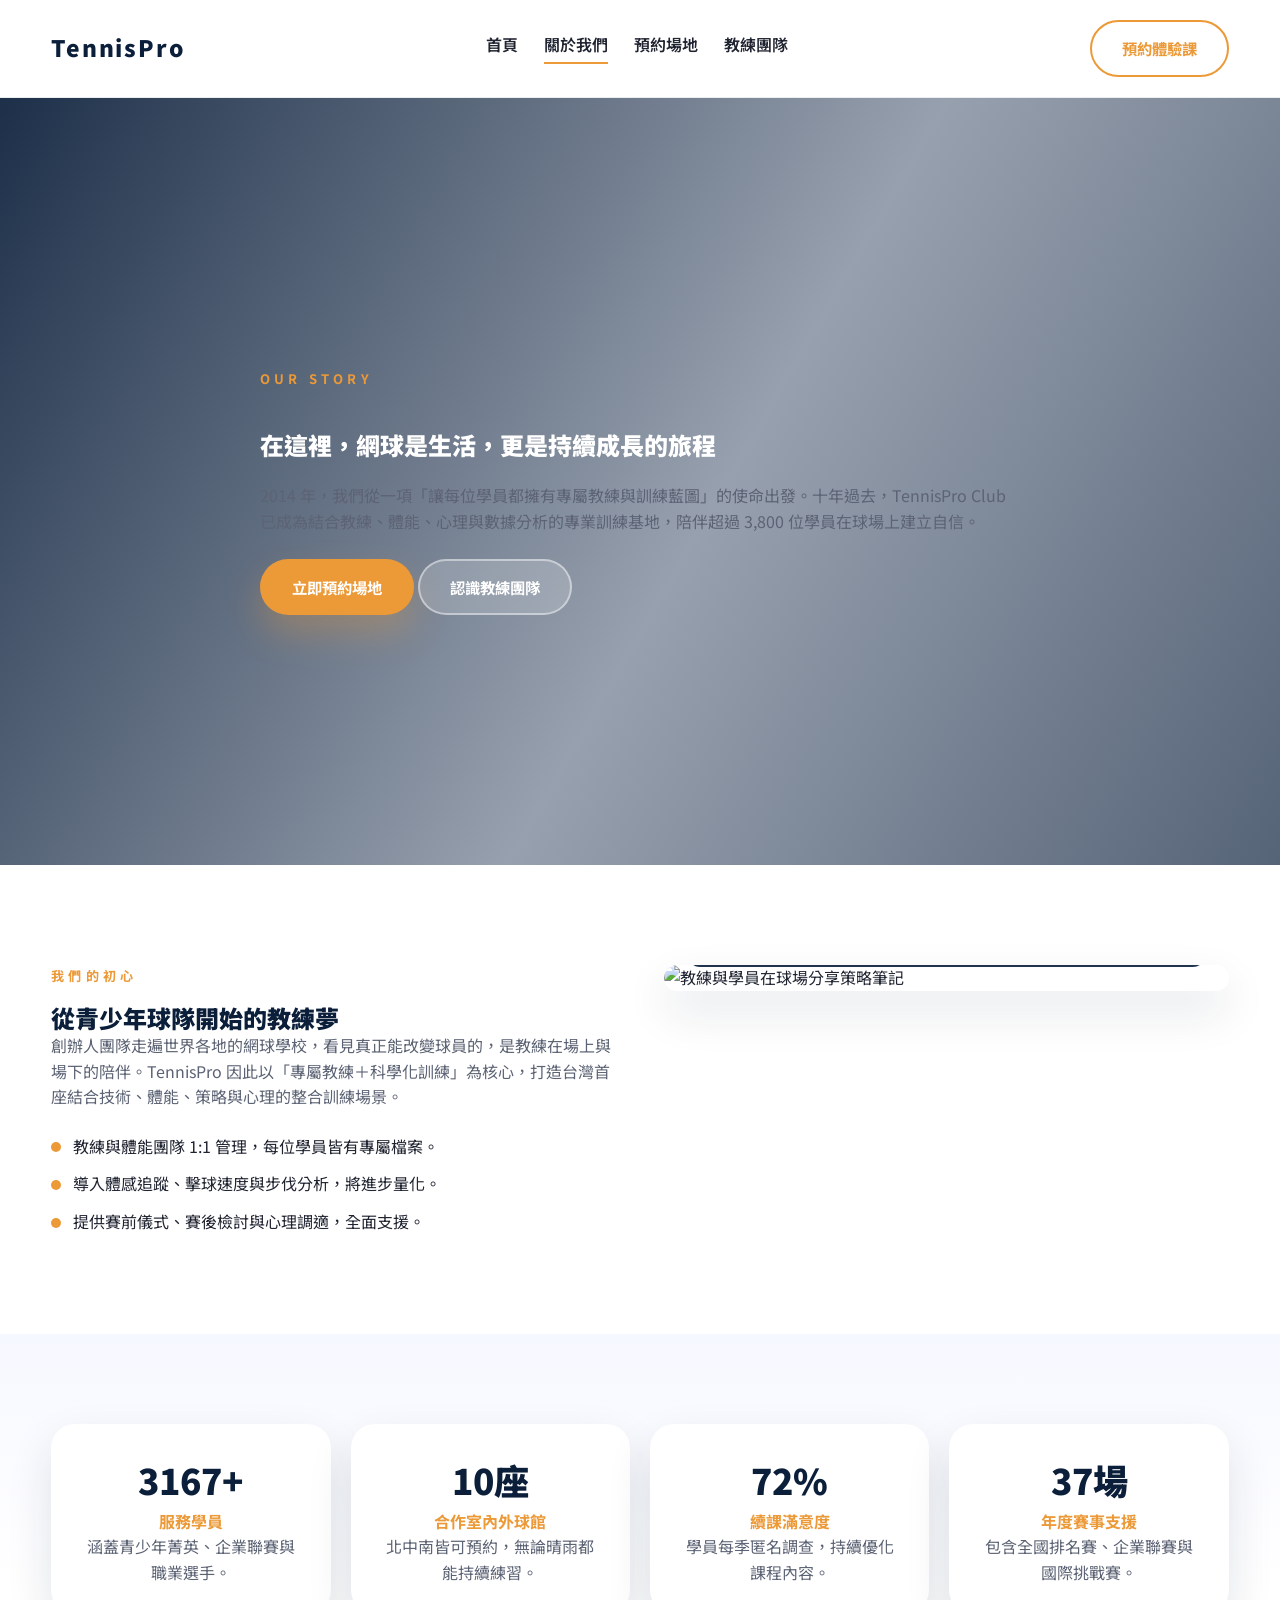
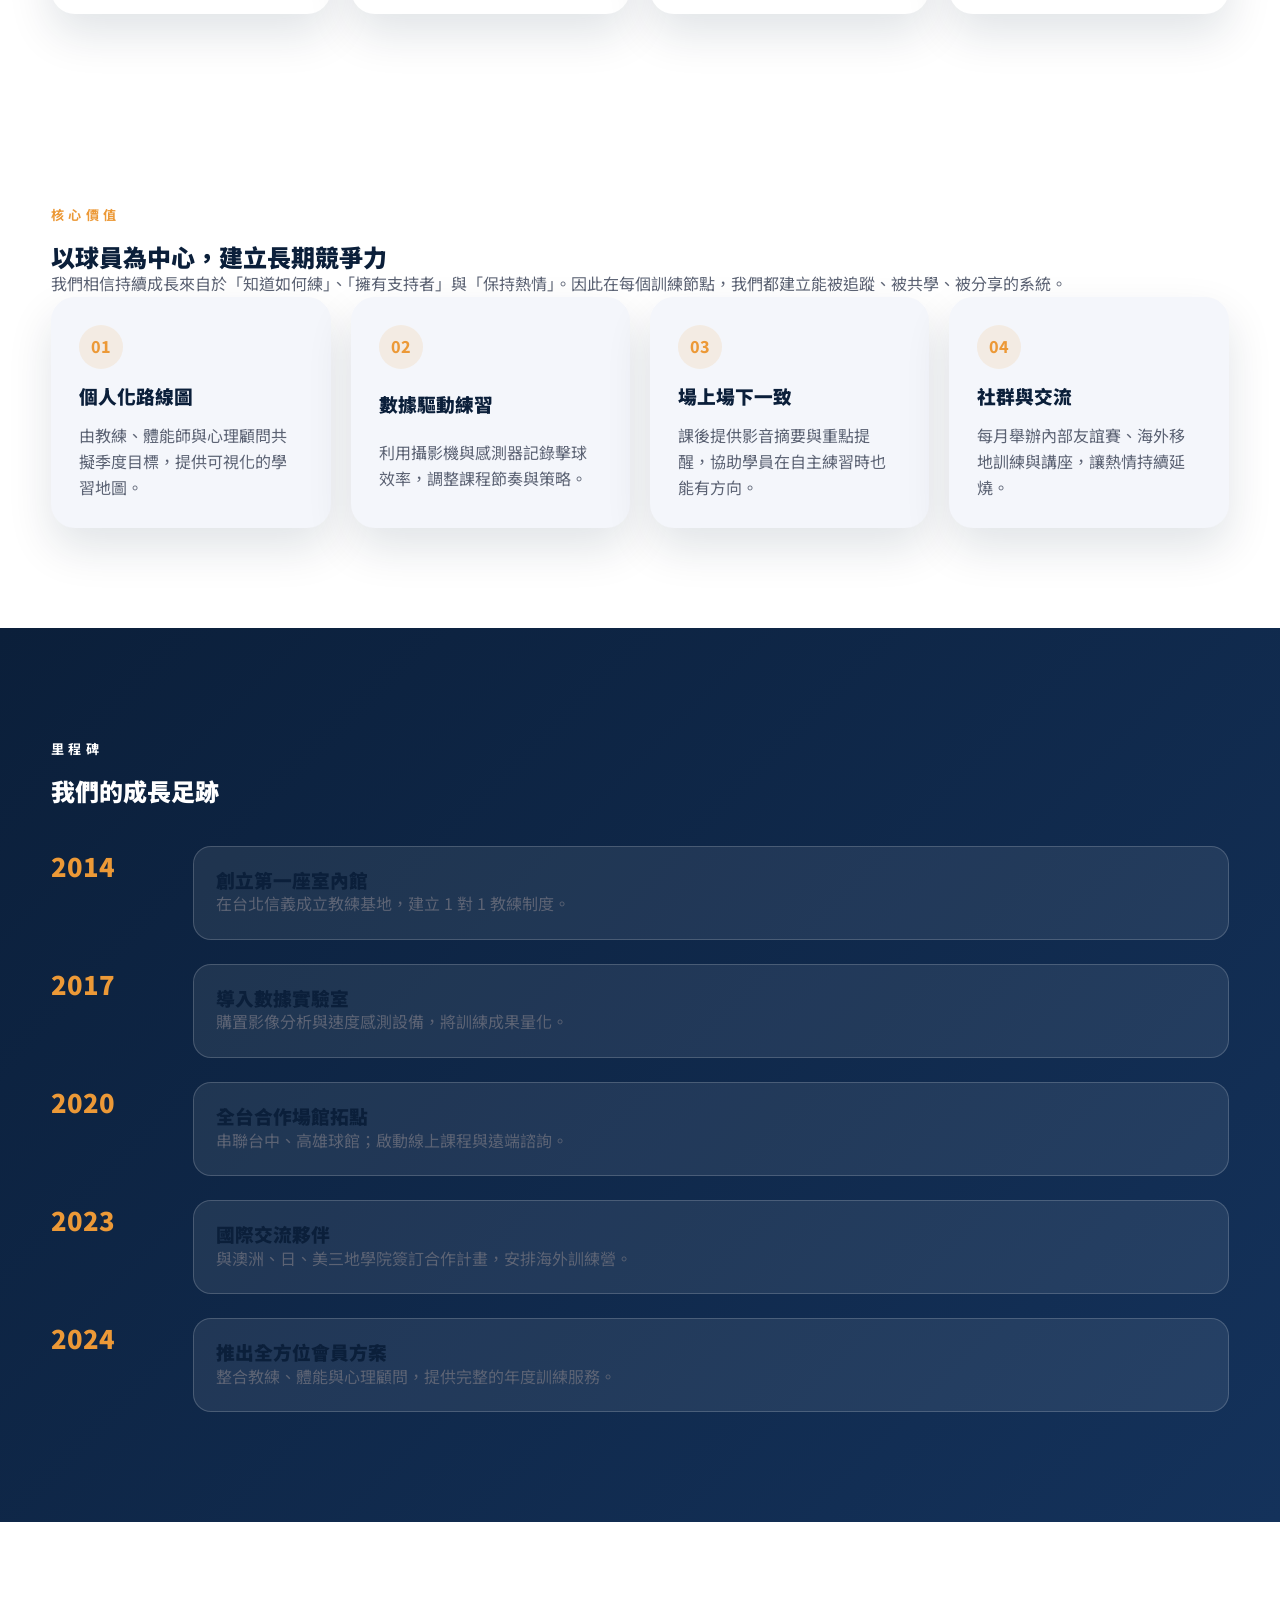
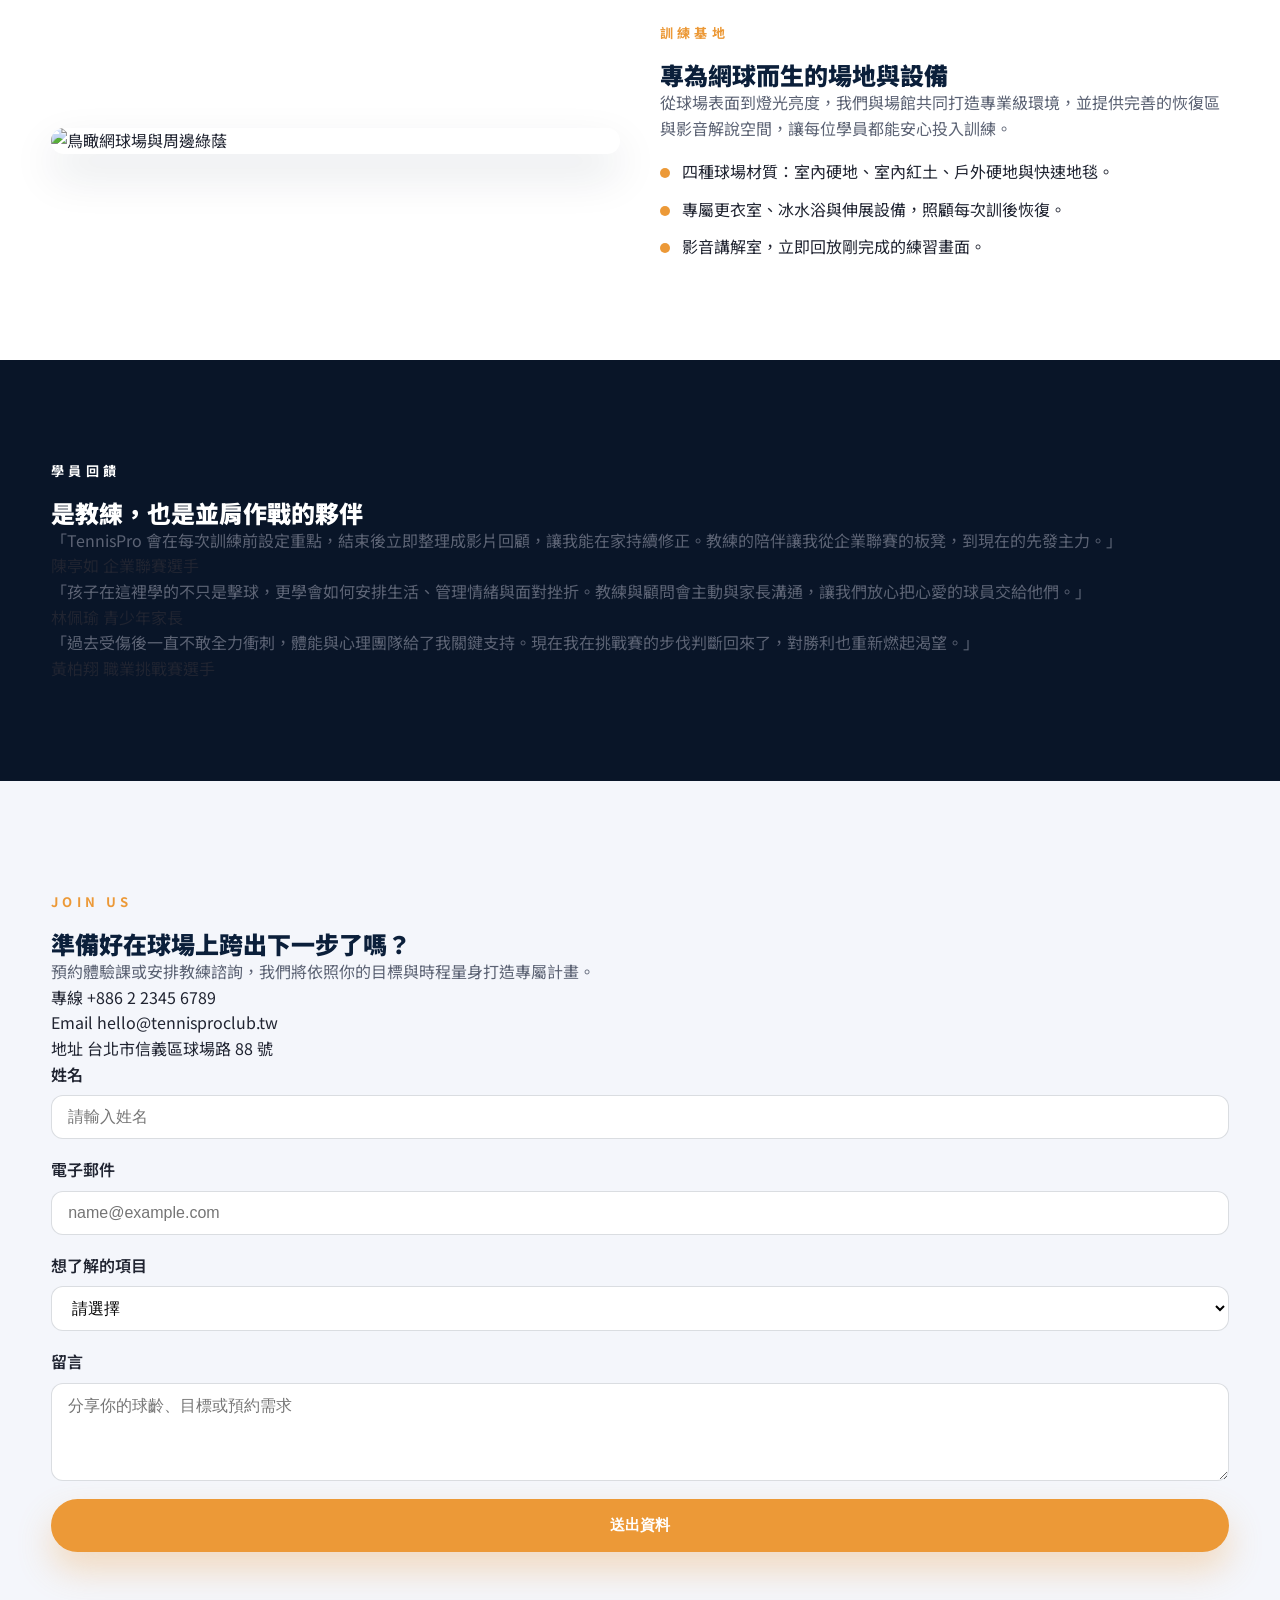
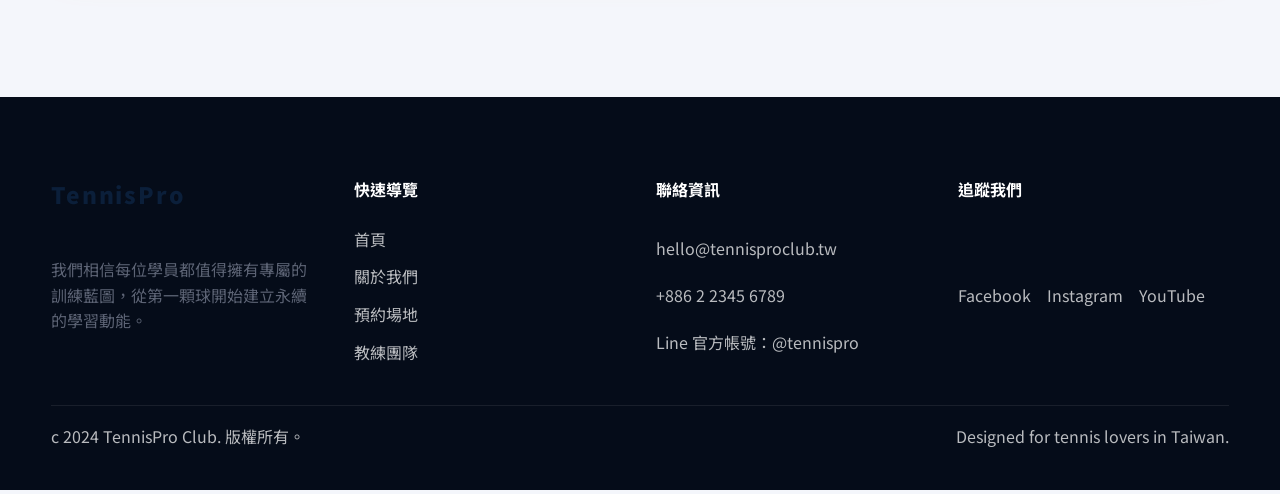
==== about.html @ 96cd98ec "Feat:init template" ====
<!DOCTYPE html>
<html lang="zh-Hant">
<head>
  <meta charset="utf-8">
  <meta name="viewport" content="width=device-width, initial-scale=1">
  <title>關於我們 | TennisPro Club</title>
  <meta name="description" content="了解 TennisPro Club 的創立故事、訓練理念與專業團隊，探索我們如何陪伴每位學員在球場上持續前進。">
  <link rel="preconnect" href="https://fonts.googleapis.com">
  <link rel="preconnect" href="https://fonts.gstatic.com" crossorigin>
  <link href="https://fonts.googleapis.com/css2?family=Noto+Sans+TC:wght@400;500;700;900&display=swap" rel="stylesheet">
  <link rel="stylesheet" href="css/base.css">
  <link rel="stylesheet" href="css/about.css">
  <script defer src="scripts.js"></script>
</head>
<body>
  <header class="site-header" id="top">
    <div class="container header-bar">
      <a class="logo" href="index.html" aria-label="TennisPro 首頁">TennisPro</a>
      <button class="nav-toggle" type="button" aria-expanded="false" aria-controls="main-nav">
        <span class="nav-toggle__bar"></span>
        <span class="nav-toggle__bar"></span>
        <span class="nav-toggle__bar"></span>
        <span class="sr-only">開啟主選單</span>
      </button>
      <nav class="main-nav" id="main-nav">
        <a href="index.html">首頁</a>
        <a href="about.html" aria-current="page">關於我們</a>
        <a href="booking.html">預約場地</a>
        <a href="team.html">教練團隊</a>
      </nav>
      <a class="btn btn-outline" href="booking.html#booking-form">預約體驗課</a>
    </div>
  </header>

  <main>
    <section class="about-hero" id="hero">
      <div class="about-hero__overlay"></div>
      <div class="container about-hero__content">
        <p class="eyebrow">Our Story</p>
        <h1>在這裡，網球是生活，更是持續成長的旅程</h1>
        <p>2014 年，我們從一項「讓每位學員都擁有專屬教練與訓練藍圖」的使命出發。十年過去，TennisPro Club 已成為結合教練、體能、心理與數據分析的專業訓練基地，陪伴超過 3,800 位學員在球場上建立自信。</p>
        <div class="hero-actions">
          <a class="btn btn-primary" href="booking.html">立即預約場地</a>
          <a class="btn btn-ghost" href="team.html">認識教練團隊</a>
        </div>
      </div>
    </section>

    <section class="about-story" id="story">
      <div class="container story-grid">
        <div class="story-text">
          <p class="eyebrow">我們的初心</p>
          <h2>從青少年球隊開始的教練夢</h2>
          <p>創辦人團隊走遍世界各地的網球學校，看見真正能改變球員的，是教練在場上與場下的陪伴。TennisPro 因此以「專屬教練＋科學化訓練」為核心，打造台灣首座結合技術、體能、策略與心理的整合訓練場景。</p>
          <ul class="story-list">
            <li>教練與體能團隊 1:1 管理，每位學員皆有專屬檔案。</li>
            <li>導入體感追蹤、擊球速度與步伐分析，將進步量化。</li>
            <li>提供賽前儀式、賽後檢討與心理調適，全面支援。</li>
          </ul>
        </div>
        <div class="story-media">
          <img src="https://images.unsplash.com/photo-1660463531164-82c419d0b1d0?auto=format&fit=crop&w=960&q=80" alt="教練與學員在球場分享策略筆記">
          <div class="story-note">
            <span class="note-title">全方位陪伴</span>
            <p>每週至少 2 次教練與顧問跨部門會議，確保訓練方向一致。</p>
          </div>
        </div>
      </div>
    </section>

    <section class="about-stats" id="stats">
      <div class="container stats-grid">
        <div class="stat-card">
          <span class="stat-value" data-count="3800" data-suffix="+">0</span>
          <span class="stat-label">服務學員</span>
          <p>涵蓋青少年菁英、企業聯賽與職業選手。</p>
        </div>
        <div class="stat-card">
          <span class="stat-value" data-count="12" data-suffix="座">0</span>
          <span class="stat-label">合作室內外球館</span>
          <p>北中南皆可預約，無論晴雨都能持續練習。</p>
        </div>
        <div class="stat-card">
          <span class="stat-value" data-count="86" data-suffix="%">0</span>
          <span class="stat-label">續課滿意度</span>
          <p>學員每季匿名調查，持續優化課程內容。</p>
        </div>
        <div class="stat-card">
          <span class="stat-value" data-count="45" data-suffix="場">0</span>
          <span class="stat-label">年度賽事支援</span>
          <p>包含全國排名賽、企業聯賽與國際挑戰賽。</p>
        </div>
      </div>
    </section>

    <section class="about-values" id="values">
      <div class="container">
        <div class="section-head">
          <p class="eyebrow">核心價值</p>
          <h2>以球員為中心，建立長期競爭力</h2>
          <p class="section-text">我們相信持續成長來自於「知道如何練」、「擁有支持者」與「保持熱情」。因此在每個訓練節點，我們都建立能被追蹤、被共學、被分享的系統。</p>
        </div>
        <div class="value-grid">
          <article class="value-card">
            <span class="value-icon">01</span>
            <h3>個人化路線圖</h3>
            <p>由教練、體能師與心理顧問共擬季度目標，提供可視化的學習地圖。</p>
          </article>
          <article class="value-card">
            <span class="value-icon">02</span>
            <h3>數據驅動練習</h3>
            <p>利用攝影機與感測器記錄擊球效率，調整課程節奏與策略。</p>
          </article>
          <article class="value-card">
            <span class="value-icon">03</span>
            <h3>場上場下一致</h3>
            <p>課後提供影音摘要與重點提醒，協助學員在自主練習時也能有方向。</p>
          </article>
          <article class="value-card">
            <span class="value-icon">04</span>
            <h3>社群與交流</h3>
            <p>每月舉辦內部友誼賽、海外移地訓練與講座，讓熱情持續延燒。</p>
          </article>
        </div>
      </div>
    </section>

    <section class="about-timeline" id="timeline">
      <div class="container">
        <div class="section-head">
          <p class="eyebrow">里程碑</p>
          <h2>我們的成長足跡</h2>
        </div>
        <div class="timeline-list">
          <div class="timeline-item">
            <span class="timeline-year">2014</span>
            <div class="timeline-body">
              <h3>創立第一座室內館</h3>
              <p>在台北信義成立教練基地，建立 1 對 1 教練制度。</p>
            </div>
          </div>
          <div class="timeline-item">
            <span class="timeline-year">2017</span>
            <div class="timeline-body">
              <h3>導入數據實驗室</h3>
              <p>購置影像分析與速度感測設備，將訓練成果量化。</p>
            </div>
          </div>
          <div class="timeline-item">
            <span class="timeline-year">2020</span>
            <div class="timeline-body">
              <h3>全台合作場館拓點</h3>
              <p>串聯台中、高雄球館；啟動線上課程與遠端諮詢。</p>
            </div>
          </div>
          <div class="timeline-item">
            <span class="timeline-year">2023</span>
            <div class="timeline-body">
              <h3>國際交流夥伴</h3>
              <p>與澳洲、日、美三地學院簽訂合作計畫，安排海外訓練營。</p>
            </div>
          </div>
          <div class="timeline-item">
            <span class="timeline-year">2024</span>
            <div class="timeline-body">
              <h3>推出全方位會員方案</h3>
              <p>整合教練、體能與心理顧問，提供完整的年度訓練服務。</p>
            </div>
          </div>
        </div>
      </div>
    </section>

    <section class="about-facility" id="facility">
      <div class="container facility-grid">
        <div class="facility-media">
          <img src="https://images.unsplash.com/photo-1499510318569-1a3d67dc3976?auto=format&fit=crop&w=960&q=80" alt="鳥瞰網球場與周邊綠蔭">
        </div>
        <div class="facility-text">
          <p class="eyebrow">訓練基地</p>
          <h2>專為網球而生的場地與設備</h2>
          <p>從球場表面到燈光亮度，我們與場館共同打造專業級環境，並提供完善的恢復區與影音解說空間，讓每位學員都能安心投入訓練。</p>
          <ul class="facility-list">
            <li>四種球場材質：室內硬地、室內紅土、戶外硬地與快速地毯。</li>
            <li>專屬更衣室、冰水浴與伸展設備，照顧每次訓後恢復。</li>
            <li>影音講解室，立即回放剛完成的練習畫面。</li>
          </ul>
        </div>
      </div>
    </section>

    <section class="about-testimonials" id="voice">
      <div class="container">
        <div class="section-head">
          <p class="eyebrow">學員回饋</p>
          <h2>是教練，也是並肩作戰的夥伴</h2>
        </div>
        <div class="testimonial-grid">
          <article class="testimonial-card is-active">
            <p>「TennisPro 會在每次訓練前設定重點，結束後立即整理成影片回顧，讓我能在家持續修正。教練的陪伴讓我從企業聯賽的板凳，到現在的先發主力。」</p>
            <div class="testimonial-meta">
              <span class="name">陳亭如</span>
              <span class="role">企業聯賽選手</span>
            </div>
          </article>
          <article class="testimonial-card is-active">
            <p>「孩子在這裡學的不只是擊球，更學會如何安排生活、管理情緒與面對挫折。教練與顧問會主動與家長溝通，讓我們放心把心愛的球員交給他們。」</p>
            <div class="testimonial-meta">
              <span class="name">林佩瑜</span>
              <span class="role">青少年家長</span>
            </div>
          </article>
          <article class="testimonial-card is-active">
            <p>「過去受傷後一直不敢全力衝刺，體能與心理團隊給了我關鍵支持。現在我在挑戰賽的步伐判斷回來了，對勝利也重新燃起渴望。」</p>
            <div class="testimonial-meta">
              <span class="name">黃柏翔</span>
              <span class="role">職業挑戰賽選手</span>
            </div>
          </article>
        </div>
      </div>
    </section>

    <section class="about-cta" id="cta">
      <div class="container cta-grid about-cta__grid">
        <div class="cta-text">
          <p class="eyebrow">Join Us</p>
          <h2>準備好在球場上跨出下一步了嗎？</h2>
          <p>預約體驗課或安排教練諮詢，我們將依照你的目標與時程量身打造專屬計畫。</p>
          <div class="cta-info">
            <div>
              <span class="item-label">專線</span>
              <a href="tel:+886223456789">+886 2 2345 6789</a>
            </div>
            <div>
              <span class="item-label">Email</span>
              <a href="mailto:hello@tennisproclub.tw">hello@tennisproclub.tw</a>
            </div>
            <div>
              <span class="item-label">地址</span>
              <span>台北市信義區球場路 88 號</span>
            </div>
          </div>
        </div>
        <form class="contact-form" aria-label="聯絡我們表單">
          <div class="form-field">
            <label for="about-name">姓名</label>
            <input id="about-name" name="name" type="text" required placeholder="請輸入姓名">
          </div>
          <div class="form-field">
            <label for="about-email">電子郵件</label>
            <input id="about-email" name="email" type="email" required placeholder="name@example.com">
          </div>
          <div class="form-field">
            <label for="about-topic">想了解的項目</label>
            <select id="about-topic" name="topic" required>
              <option value="">請選擇</option>
              <option value="experience">體驗課程</option>
              <option value="membership">會員方案</option>
              <option value="youth">青少年培訓</option>
              <option value="corporate">企業/團體課程</option>
            </select>
          </div>
          <div class="form-field">
            <label for="about-message">留言</label>
            <textarea id="about-message" name="message" rows="4" placeholder="分享你的球齡、目標或預約需求"></textarea>
          </div>
          <button class="btn btn-primary" type="submit">送出資料</button>
          <p class="form-feedback" role="status" aria-live="polite"></p>
        </form>
      </div>
    </section>
  </main>

  <footer class="site-footer">
    <div class="container footer-grid">
      <div class="footer-block">
        <a class="logo" href="index.html">TennisPro</a>
        <p>我們相信每位學員都值得擁有專屬的訓練藍圖，從第一顆球開始建立永續的學習動能。</p>
      </div>
      <div class="footer-block">
        <span class="footer-title">快速導覽</span>
        <a href="index.html">首頁</a>
        <a href="about.html">關於我們</a>
        <a href="booking.html">預約場地</a>
        <a href="team.html">教練團隊</a>
      </div>
      <div class="footer-block">
        <span class="footer-title">聯絡資訊</span>
        <a href="mailto:hello@tennisproclub.tw">hello@tennisproclub.tw</a>
        <a href="tel:+886223456789">+886 2 2345 6789</a>
        <span>Line 官方帳號：@tennispro</span>
      </div>
      <div class="footer-block">
        <span class="footer-title">追蹤我們</span>
        <div class="social-links">
          <a href="#">Facebook</a>
          <a href="#">Instagram</a>
          <a href="#">YouTube</a>
        </div>
      </div>
    </div>
    <div class="container footer-bottom">
      <span>c 2024 TennisPro Club. 版權所有。</span>
      <span>Designed for tennis lovers in Taiwan.</span>
    </div>
  </footer>

  <button class="to-top" type="button" aria-label="回到頁首">
    <span>↑</span>
  </button>

  <div class="sr-only" aria-live="polite" id="global-status"></div>
</body>
</html>
---- css/base.css ----
﻿/* Global Variables & Resets */
:root {
  --primary-color: #0b1f3a;
  --primary-dark: #040b16;
  --accent-color: #ec9937;
  --accent-dark: #d7821d;
  --text-color: #202431;
  --muted-color: #5c6374;
  --surface-color: #ffffff;
  --background-color: #f4f6fb;
  --border-radius-lg: 24px;
  --border-radius-md: 18px;
  --border-radius-sm: 12px;
  --shadow-soft: 0 20px 45px rgba(11, 31, 58, 0.12);
  --shadow-inner: inset 0 0 0 1px rgba(255, 255, 255, 0.15);
  --transition-base: 0.25s ease;
}

* {
  margin: 0;
  padding: 0;
  box-sizing: border-box;
}

html {
  scroll-behavior: smooth;
}

body {
  font-family: "Noto Sans TC", "Microsoft JhengHei", sans-serif;
  background: var(--background-color);
  color: var(--text-color);
  line-height: 1.6;
}

a {
  color: inherit;
  text-decoration: none;
}

a:hover {
  color: var(--accent-color);
}

img {
  display: block;
  width: 100%;
  height: auto;
  border-radius: var(--border-radius-md);
  object-fit: cover;
}

section {
  padding: 110px 0;
  position: relative;
}

.container {
  width: min(1180px, 92vw);
  margin: 0 auto;
}

.eyebrow {
  font-size: 0.82rem;
  letter-spacing: 0.32em;
  text-transform: uppercase;
  color: var(--accent-color);
  font-weight: 700;
  margin-bottom: 18px;
}

h1,
h2,
h3 {
  font-weight: 900;
  color: var(--primary-color);
  line-height: 1.2;
}

p {
  color: var(--muted-color);
}

/* Shared Stat Display */
.stat-item {
  min-width: 150px;
}

.stat-value {
  display: block;
  font-size: 2.2rem;
  font-weight: 900;
  color: var(--primary-color);
}

.stat-label {
  color: var(--muted-color);
  font-weight: 500;
}

/* Buttons & Links */
.btn {
  display: inline-flex;
  align-items: center;
  justify-content: center;
  gap: 10px;
  padding: 14px 30px;
  border-radius: 999px;
  font-weight: 700;
  font-size: 0.96rem;
  border: 2px solid transparent;
  transition: transform var(--transition-base), box-shadow var(--transition-base), background var(--transition-base), color var(--transition-base);
}

.btn-primary {
  background: var(--accent-color);
  color: #fff;
  box-shadow: 0 18px 35px rgba(236, 153, 55, 0.3);
}

.btn-primary:hover {
  background: var(--accent-dark);
  transform: translateY(-3px);
}

.btn-outline {
  border-color: var(--accent-color);
  color: var(--accent-color);
  background: transparent;
}

.btn-outline:hover {
  background: rgba(236, 153, 55, 0.08);
}

.btn-ghost {
  background: rgba(255, 255, 255, 0.18);
  border-color: rgba(255, 255, 255, 0.45);
  color: #fff;
}

.btn-ghost:hover {
  background: rgba(255, 255, 255, 0.3);
}

.btn-outline.light {
  color: #fff;
  border-color: rgba(255, 255, 255, 0.6);
}

.btn-outline.light:hover {
  background: rgba(255, 255, 255, 0.15);
}

.badge {
  display: inline-block;
  background: var(--accent-color);
  color: #fff;
  padding: 4px 10px;
  border-radius: 999px;
  font-size: 0.78rem;
  font-weight: 700;
}

.link-arrow {
  display: inline-flex;
  align-items: center;
  font-weight: 700;
  gap: 8px;
  color: var(--accent-color);
  position: relative;
}

.link-arrow::after {
  content: "→";
  transition: transform var(--transition-base);
}

.link-arrow:hover::after {
  transform: translateX(4px);
}

/* Header & Navigation */
.site-header {
  position: sticky;
  top: 0;
  z-index: 100;
  background: rgba(255, 255, 255, 0.92);
  backdrop-filter: blur(14px);
  border-bottom: 1px solid rgba(11, 31, 58, 0.08);
}

.header-bar {
  display: grid;
  grid-template-columns: auto 1fr auto;
  align-items: center;
  gap: 26px;
  padding: 20px 0;
}

.logo {
  font-weight: 900;
  font-size: 1.42rem;
  letter-spacing: 0.08em;
  color: var(--primary-color);
}

.main-nav {
  display: flex;
  gap: 26px;
  justify-content: center;
  font-weight: 600;
}

.main-nav a {
  position: relative;
  padding-bottom: 6px;
}

.main-nav a::after {
  content: "";
  position: absolute;
  bottom: 0;
  left: 0;
  width: 100%;
  height: 2px;
  background: var(--accent-color);
  transform: scaleX(0);
  transform-origin: left;
  transition: transform var(--transition-base);
}

.main-nav a:hover::after,
.main-nav a:focus-visible::after,
.main-nav a[aria-current="page"]::after {
  transform: scaleX(1);
}

.nav-toggle {
  display: none;
  flex-direction: column;
  gap: 6px;
  background: none;
  border: none;
  cursor: pointer;
  padding: 6px;
}

.nav-toggle__bar {
  width: 24px;
  height: 2px;
  background: var(--primary-color);
  border-radius: 99px;
  transition: transform var(--transition-base);
}

.sr-only {
  position: absolute;
  width: 1px;
  height: 1px;
  padding: 0;
  margin: -1px;
  overflow: hidden;
  clip: rect(0, 0, 0, 0);
  white-space: nowrap;
  border: 0;
}

/* Shared Forms */
.newsletter-form {
  display: grid;
  grid-template-columns: 1fr auto;
  gap: 14px;
  align-items: center;
}

.newsletter-form input {
  padding: 14px 20px;
  border-radius: 999px;
  border: 1px solid rgba(11, 31, 58, 0.15);
  font-size: 1rem;
}

.newsletter-form input:focus-visible {
  outline: 2px solid rgba(236, 153, 55, 0.4);
}

.form-feedback {
  grid-column: 1 / -1;
  font-size: 0.9rem;
  color: #0f713e;
  min-height: 1.2em;
}

.contact-form {
  display: grid;
  gap: 18px;
}

.form-row {
  display: grid;
  grid-template-columns: repeat(2, minmax(0, 1fr));
  gap: 18px;
}

.form-field {
  display: grid;
  gap: 8px;
}

.form-field label {
  font-weight: 600;
}

.form-field input,
.form-field select,
.form-field textarea {
  padding: 12px 16px;
  border-radius: var(--border-radius-sm);
  border: 1px solid rgba(11, 31, 58, 0.15);
  font-size: 1rem;
  background: #fff;
}

.form-field input:focus-visible,
.form-field select:focus-visible,
.form-field textarea:focus-visible {
  outline: 2px solid rgba(236, 153, 55, 0.4);
}

.contact-form textarea {
  resize: vertical;
}

/* Footer & Misc */
.site-footer {
  background: #050c19;
  color: rgba(255, 255, 255, 0.72);
  padding-top: 80px;
  padding-bottom: 40px;
}

.footer-grid {
  display: grid;
  grid-template-columns: repeat(4, minmax(0, 1fr));
  gap: 32px;
}

.footer-title {
  font-weight: 700;
  color: #fff;
  margin-bottom: 12px;
}

.footer-block {
  display: grid;
  gap: 12px;
}

.footer-block a:hover {
  color: var(--accent-color);
}

.social-links {
  display: flex;
  gap: 16px;
}

.footer-bottom {
  margin-top: 40px;
  border-top: 1px solid rgba(255, 255, 255, 0.08);
  display: flex;
  justify-content: space-between;
  padding-top: 18px;
  flex-wrap: wrap;
  gap: 12px;
}

.to-top {
  position: fixed;
  right: 28px;
  bottom: 28px;
  width: 46px;
  height: 46px;
  border-radius: 50%;
  border: none;
  background: var(--accent-color);
  color: #fff;
  cursor: pointer;
  display: grid;
  place-items: center;
  box-shadow: 0 16px 35px rgba(236, 153, 55, 0.3);
  opacity: 0;
  visibility: hidden;
  transition: opacity var(--transition-base), visibility var(--transition-base), transform var(--transition-base);
}

.to-top.is-visible {
  opacity: 1;
  visibility: visible;
  transform: translateY(0);
}

/* Global Responsive */
@media (max-width: 1180px) {
  .header-bar {
    grid-template-columns: auto auto;
    grid-template-areas:
      "logo actions"
      "nav nav";
  }

  .main-nav {
    grid-area: nav;
    justify-content: flex-start;
    flex-wrap: wrap;
  }

  .btn-outline {
    justify-self: end;
  }
}

@media (max-width: 1024px) {
  .header-bar {
    grid-template-columns: auto auto;
    gap: 16px;
  }

  .main-nav {
    position: absolute;
    inset: calc(100% + 12px) 0 auto 0;
    background: #fff;
    flex-direction: column;
    padding: 18px 24px;
    box-shadow: var(--shadow-soft);
    border-radius: var(--border-radius-md);
    width: min(320px, 92vw);
    margin: 0 auto;
    display: none;
  }

  .main-nav.is-open {
    display: flex;
  }

  .nav-toggle {
    display: flex;
  }

  .btn-outline {
    display: none;
  }
}

@media (max-width: 768px) {
  section {
    padding: 80px 0;
  }

  .form-row {
    grid-template-columns: 1fr;
  }

  .footer-grid {
    grid-template-columns: 1fr;
  }
}
---- css/about.css ----
﻿/* About Page (about.html) */
.about-hero {
  position: relative;
  min-height: 72vh;
  display: flex;
  align-items: center;
  background: url("https://images.unsplash.com/photo-1641543678408-f0479974f438?auto=format&fit=crop&w=1600&q=80") center/cover no-repeat;
  color: #fff;
}

.about-hero__overlay {
  position: absolute;
  inset: 0;
  background: linear-gradient(120deg, rgba(11, 31, 58, 0.92) 0%, rgba(11, 31, 58, 0.4) 55%, rgba(11, 31, 58, 0.68) 100%);
}

.about-hero__content {
  position: relative;
  padding: 160px 0 140px;
  max-width: 760px;
  display: grid;
  gap: 24px;
  color: #fff;
}

.about-hero__content h1 {
  color: #fff;
}

.about-story {
  background: #fff;
  padding: 100px 0;
}

.story-grid {
  display: grid;
  grid-template-columns: repeat(2, minmax(0, 1fr));
  gap: 48px;
  align-items: start;
}

.story-list {
  list-style: none;
  display: grid;
  gap: 12px;
  margin-top: 24px;
}

.story-list li {
  position: relative;
  padding-left: 22px;
}

.story-list li::before {
  content: "";
  position: absolute;
  left: 0;
  top: 0.55em;
  width: 10px;
  height: 10px;
  border-radius: 50%;
  background: var(--accent-color);
}

.story-media {
  position: relative;
  border-radius: var(--border-radius-lg);
  overflow: hidden;
  box-shadow: var(--shadow-soft);
}

.story-media img {
  width: 100%;
  height: 100%;
  object-fit: cover;
}

.story-note {
  position: absolute;
  left: 24px;
  right: 24px;
  bottom: 24px;
  background: rgba(11, 31, 58, 0.9);
  border-radius: var(--border-radius-sm);
  padding: 20px;
  color: #fff;
  backdrop-filter: blur(6px);
}

.about-stats {
  background: linear-gradient(180deg, #f6f8ff 0%, #ffffff 70%);
  padding: 90px 0;
}

.stats-grid {
  display: grid;
  grid-template-columns: repeat(4, minmax(0, 1fr));
  gap: 20px;
}

.stats-grid .stat-card {
  background: #fff;
  border-radius: var(--border-radius-lg);
  padding: 28px;
  box-shadow: var(--shadow-soft);
  text-align: center;
}

.stats-grid .stat-value {
  color: var(--primary-color);
  font-size: 2.2rem;
}

.stats-grid .stat-label {
  font-weight: 700;
  color: var(--accent-color);
}

.about-values {
  background: #fff;
  padding: 100px 0;
}

.value-grid {
  display: grid;
  grid-template-columns: repeat(4, minmax(0, 1fr));
  gap: 20px;
}

.value-card {
  background: var(--background-color);
  border-radius: var(--border-radius-lg);
  padding: 28px;
  box-shadow: var(--shadow-soft);
  display: grid;
  gap: 16px;
}

.value-icon {
  width: 44px;
  height: 44px;
  border-radius: 50%;
  background: rgba(236, 153, 55, 0.12);
  display: grid;
  place-items: center;
  color: var(--accent-color);
  font-weight: 800;
}

.about-timeline {
  background: linear-gradient(135deg, #0b1f3a 0%, #14325b 100%);
  color: #fff;
  padding: 110px 0;
}

.about-timeline .section-head h2,
.about-timeline .section-head p,
.about-timeline .section-head .eyebrow {
  color: #fff;
}

.timeline-list {
  display: grid;
  gap: 24px;
  margin-top: 40px;
}

.timeline-item {
  display: grid;
  grid-template-columns: 120px 1fr;
  gap: 22px;
  align-items: start;
}

.timeline-year {
  font-weight: 900;
  font-size: 1.6rem;
  color: var(--accent-color);
}

.timeline-body {
  background: rgba(255, 255, 255, 0.08);
  border-radius: var(--border-radius-md);
  padding: 22px;
  border: 1px solid rgba(255, 255, 255, 0.18);
}

.about-facility {
  background: #fff;
  padding: 100px 0;
}

.facility-grid {
  display: grid;
  grid-template-columns: repeat(2, minmax(0, 1fr));
  gap: 40px;
  align-items: center;
}

.facility-media img {
  border-radius: var(--border-radius-lg);
  box-shadow: var(--shadow-soft);
}

.facility-list {
  list-style: none;
  display: grid;
  gap: 12px;
  margin-top: 18px;
}

.facility-list li {
  position: relative;
  padding-left: 22px;
}

.facility-list li::before {
  content: "";
  position: absolute;
  left: 0;
  top: 0.55em;
  width: 10px;
  height: 10px;
  border-radius: 50%;
  background: var(--accent-color);
}

.about-testimonials {
  background: #091528;
  padding: 100px 0;
}

.about-testimonials .section-head h2,
.about-testimonials .section-head p,
.about-testimonials .section-head .eyebrow {
  color: #fff;
}

.about-cta__grid {
  grid-template-columns: repeat(2, minmax(0, 1fr));
}

@media (max-width: 1180px) {
  .story-grid,
  .stats-grid,
  .value-grid,
  .timeline-item,
  .facility-grid,
  .about-cta__grid {
    grid-template-columns: repeat(2, minmax(0, 1fr));
  }
}

@media (max-width: 960px) {
  .about-hero__content {
    padding-top: 140px;
  }

  .timeline-item,
  .facility-grid,
  .about-cta__grid {
    grid-template-columns: 1fr;
  }
}

@media (max-width: 768px) {
  .story-grid,
  .stats-grid,
  .value-grid {
    grid-template-columns: 1fr;
  }

  .stats-grid {
    gap: 16px;
  }

  .about-hero {
    min-height: 80vh;
  }
}
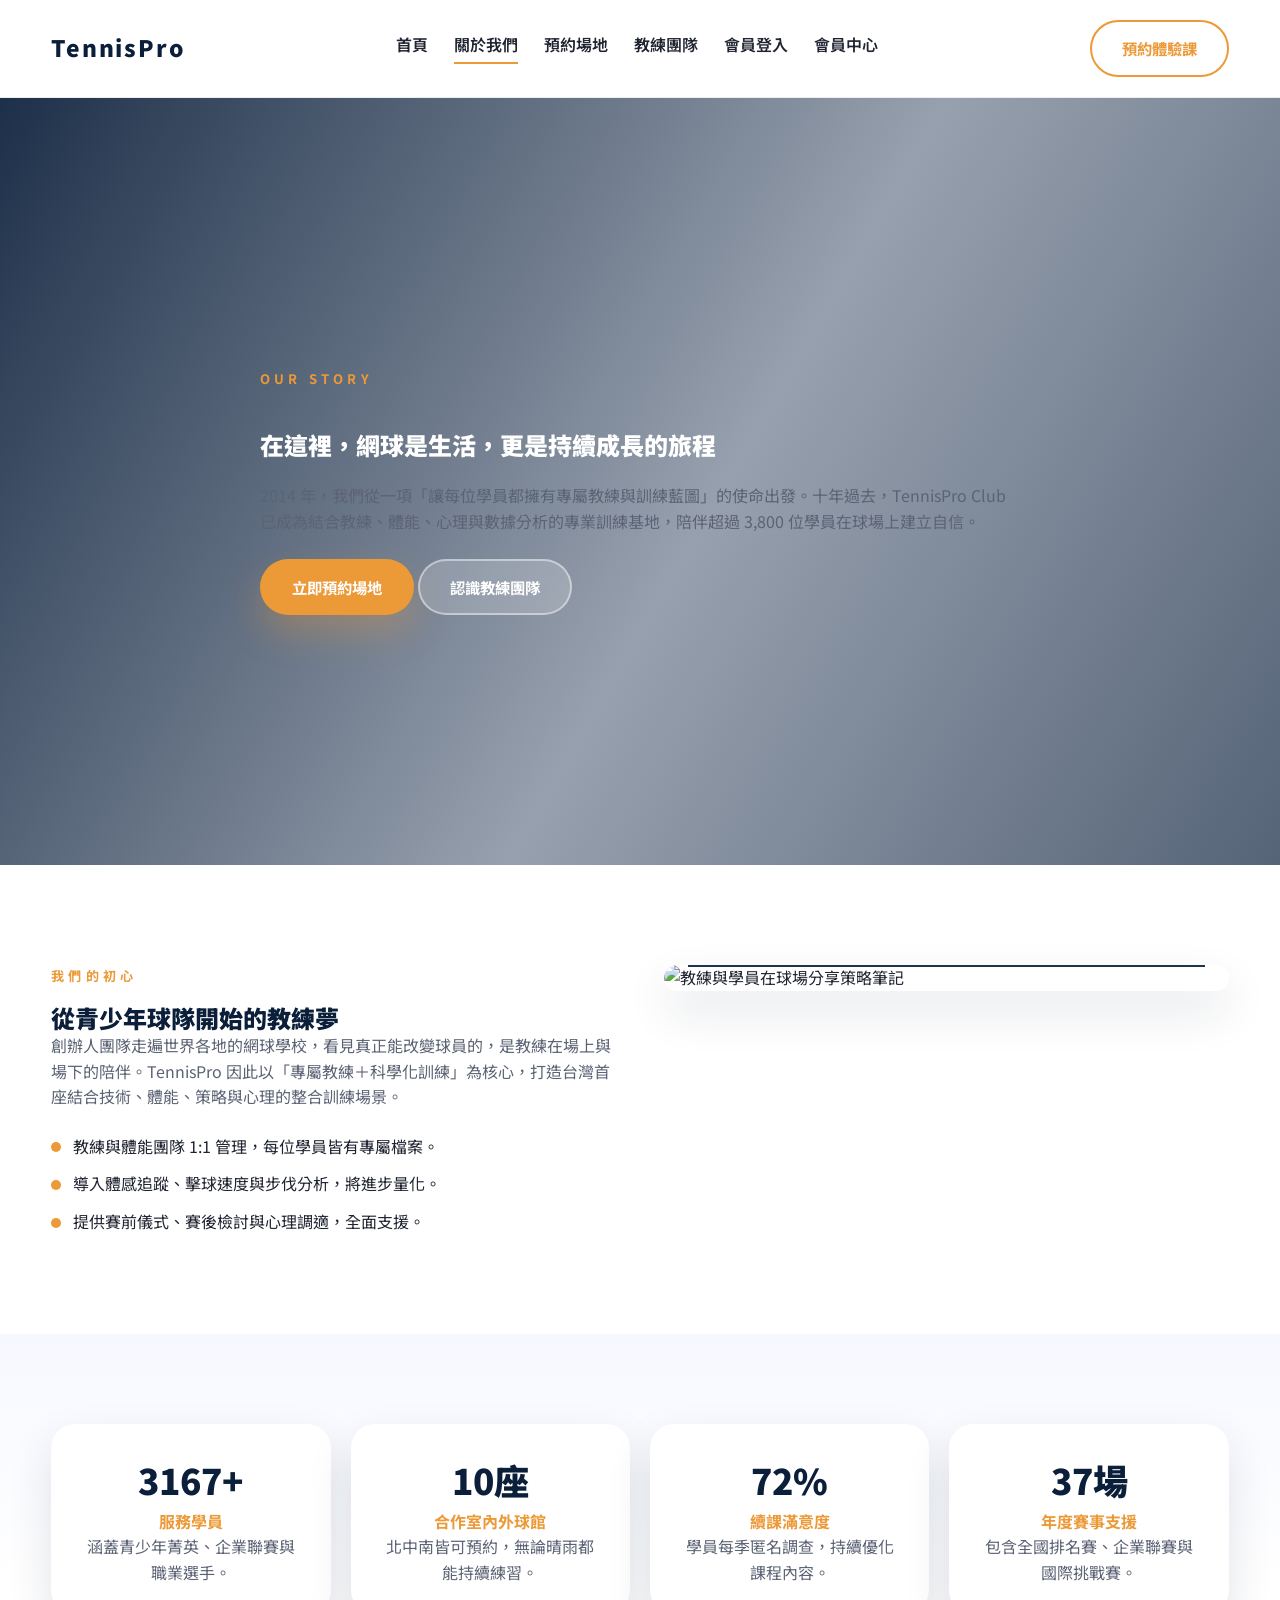
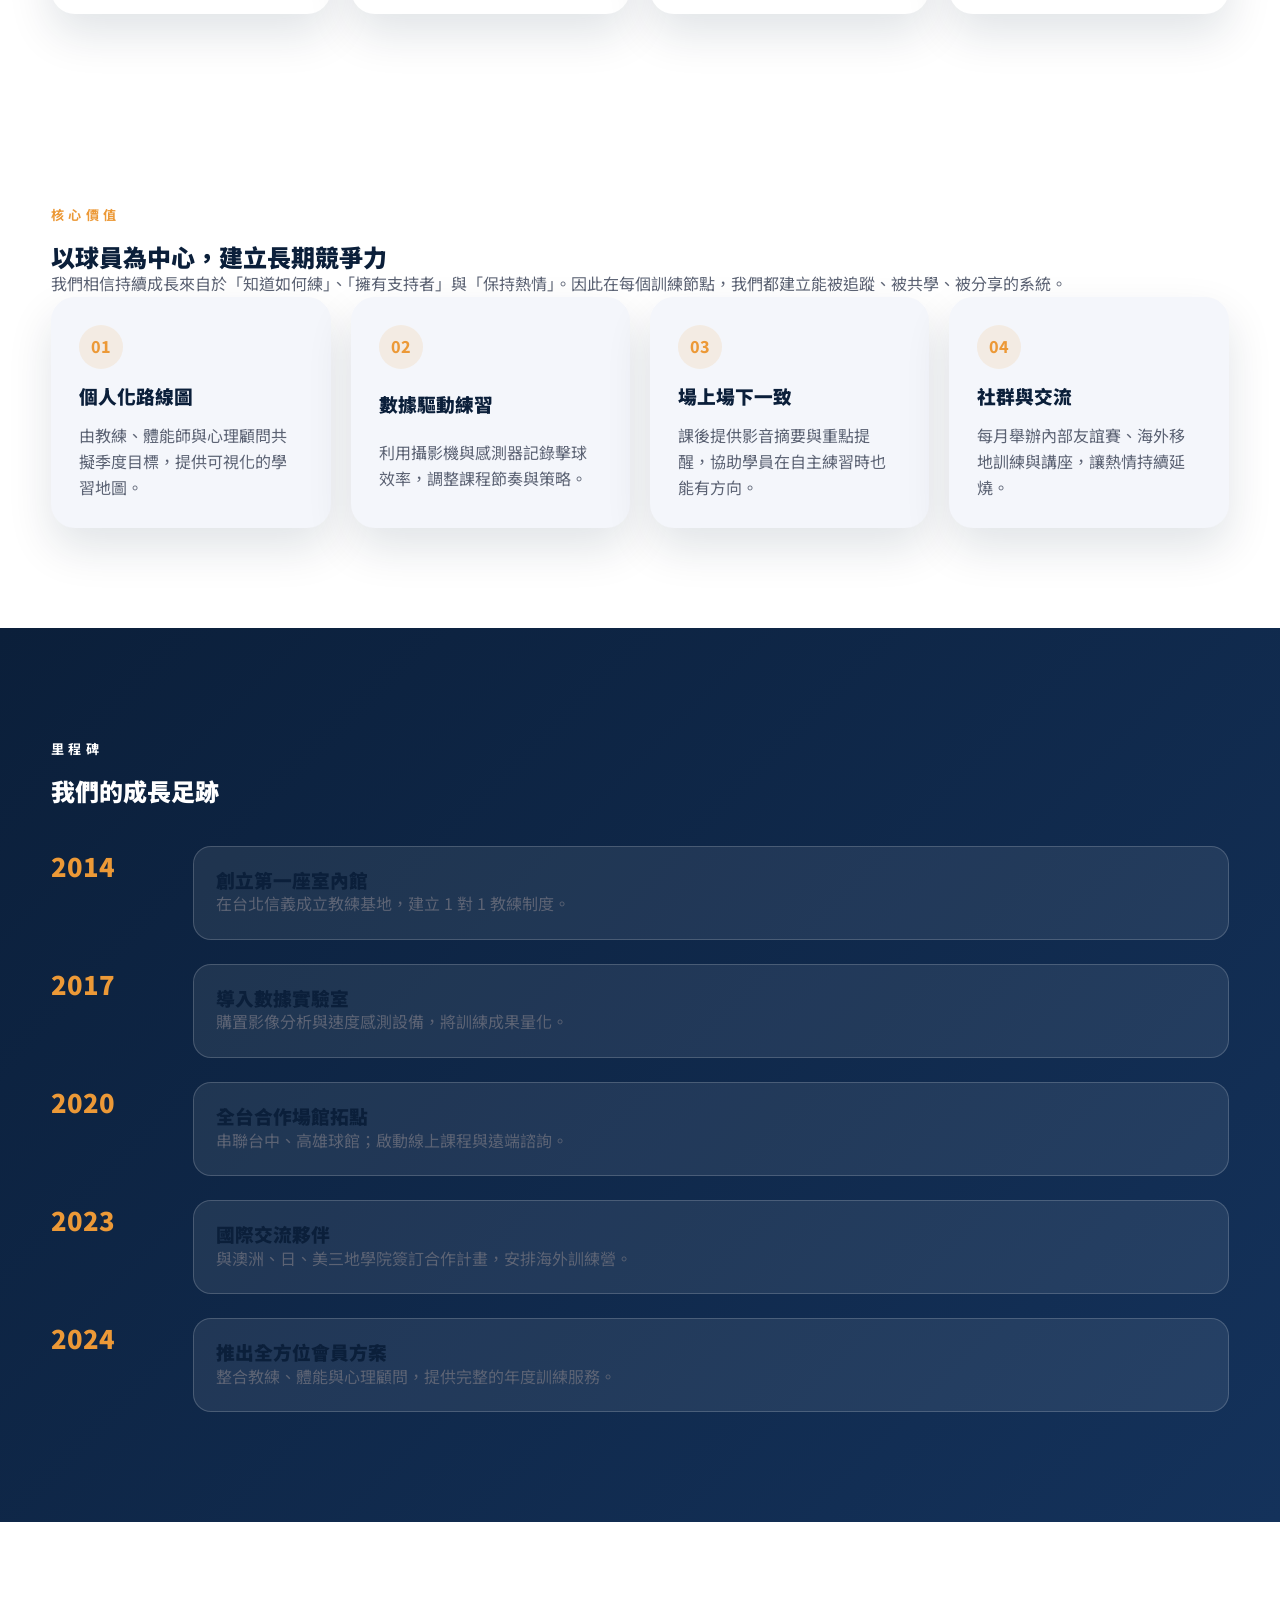
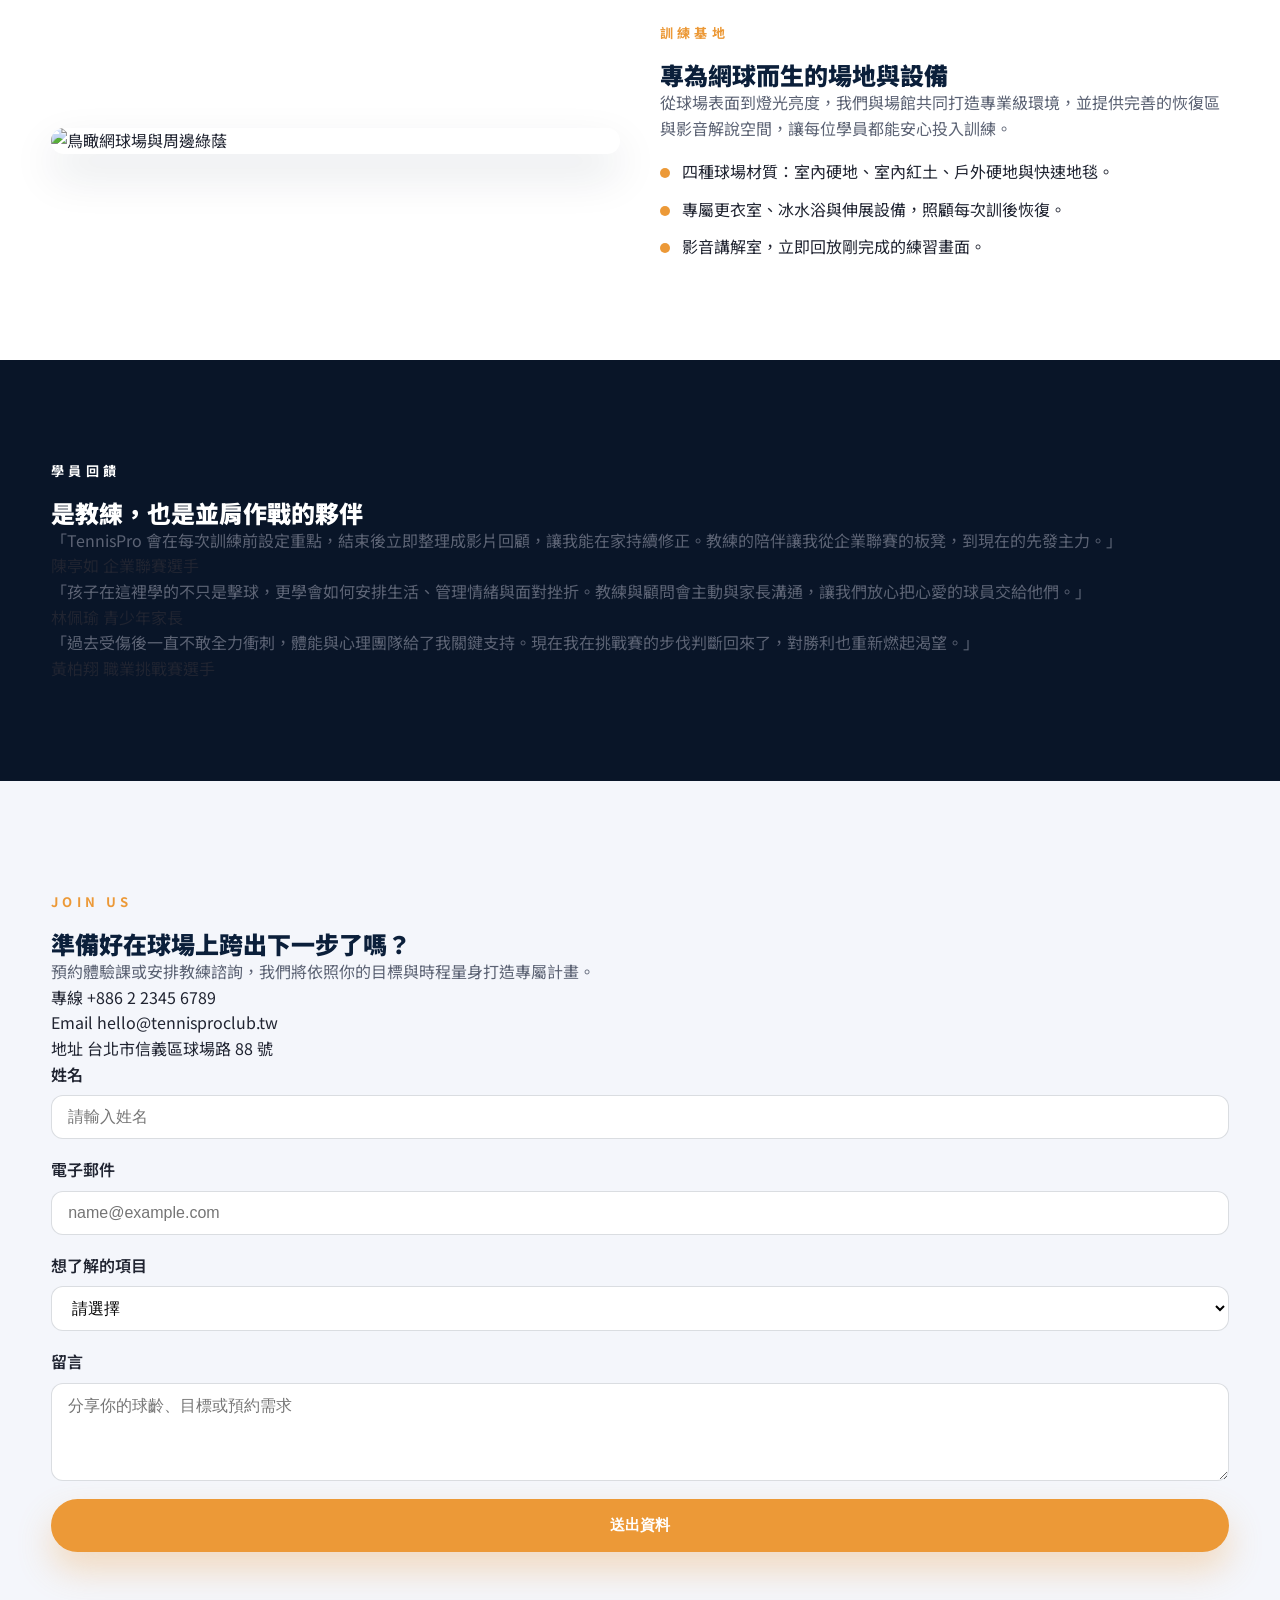
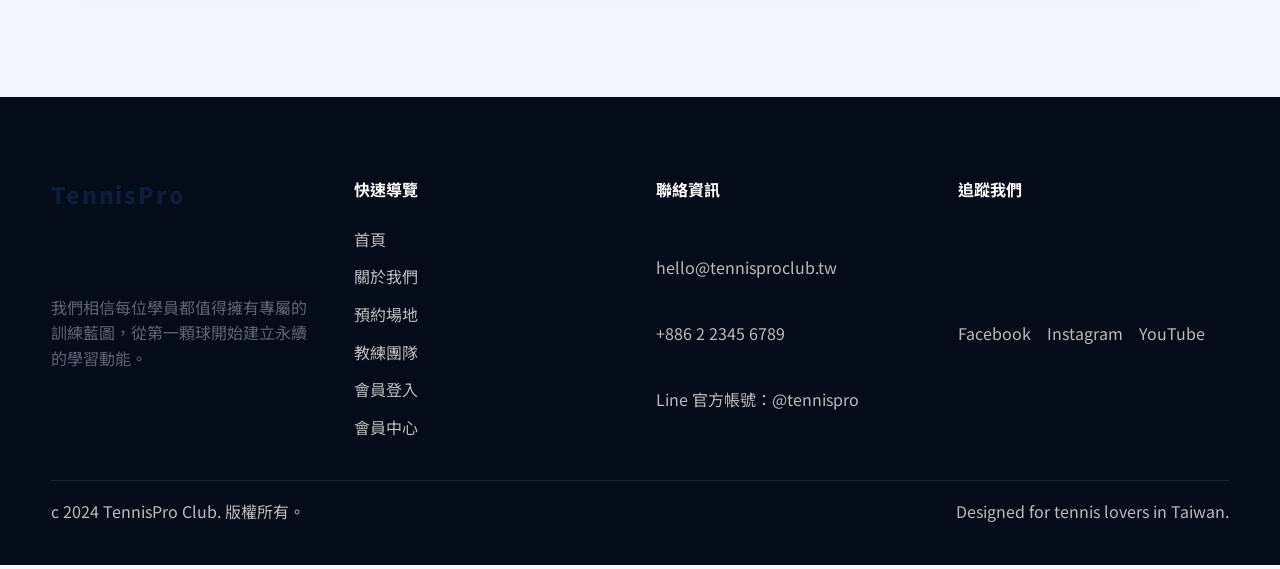
==== commit f0a086bf: "Add member auth pages and adjust booking spacing" ====
--- a/about.html
+++ b/about.html
@@ -27,6 +27,8 @@
         <a href="about.html" aria-current="page">關於我們</a>
         <a href="booking.html">預約場地</a>
         <a href="team.html">教練團隊</a>
+        <a href="member-login.html">會員登入</a>
+        <a href="member.html">會員中心</a>
       </nav>
       <a class="btn btn-outline" href="booking.html#booking-form">預約體驗課</a>
     </div>
@@ -284,6 +286,8 @@
         <a href="about.html">關於我們</a>
         <a href="booking.html">預約場地</a>
         <a href="team.html">教練團隊</a>
+        <a href="member-login.html">會員登入</a>
+        <a href="member.html">會員中心</a>
       </div>
       <div class="footer-block">
         <span class="footer-title">聯絡資訊</span>
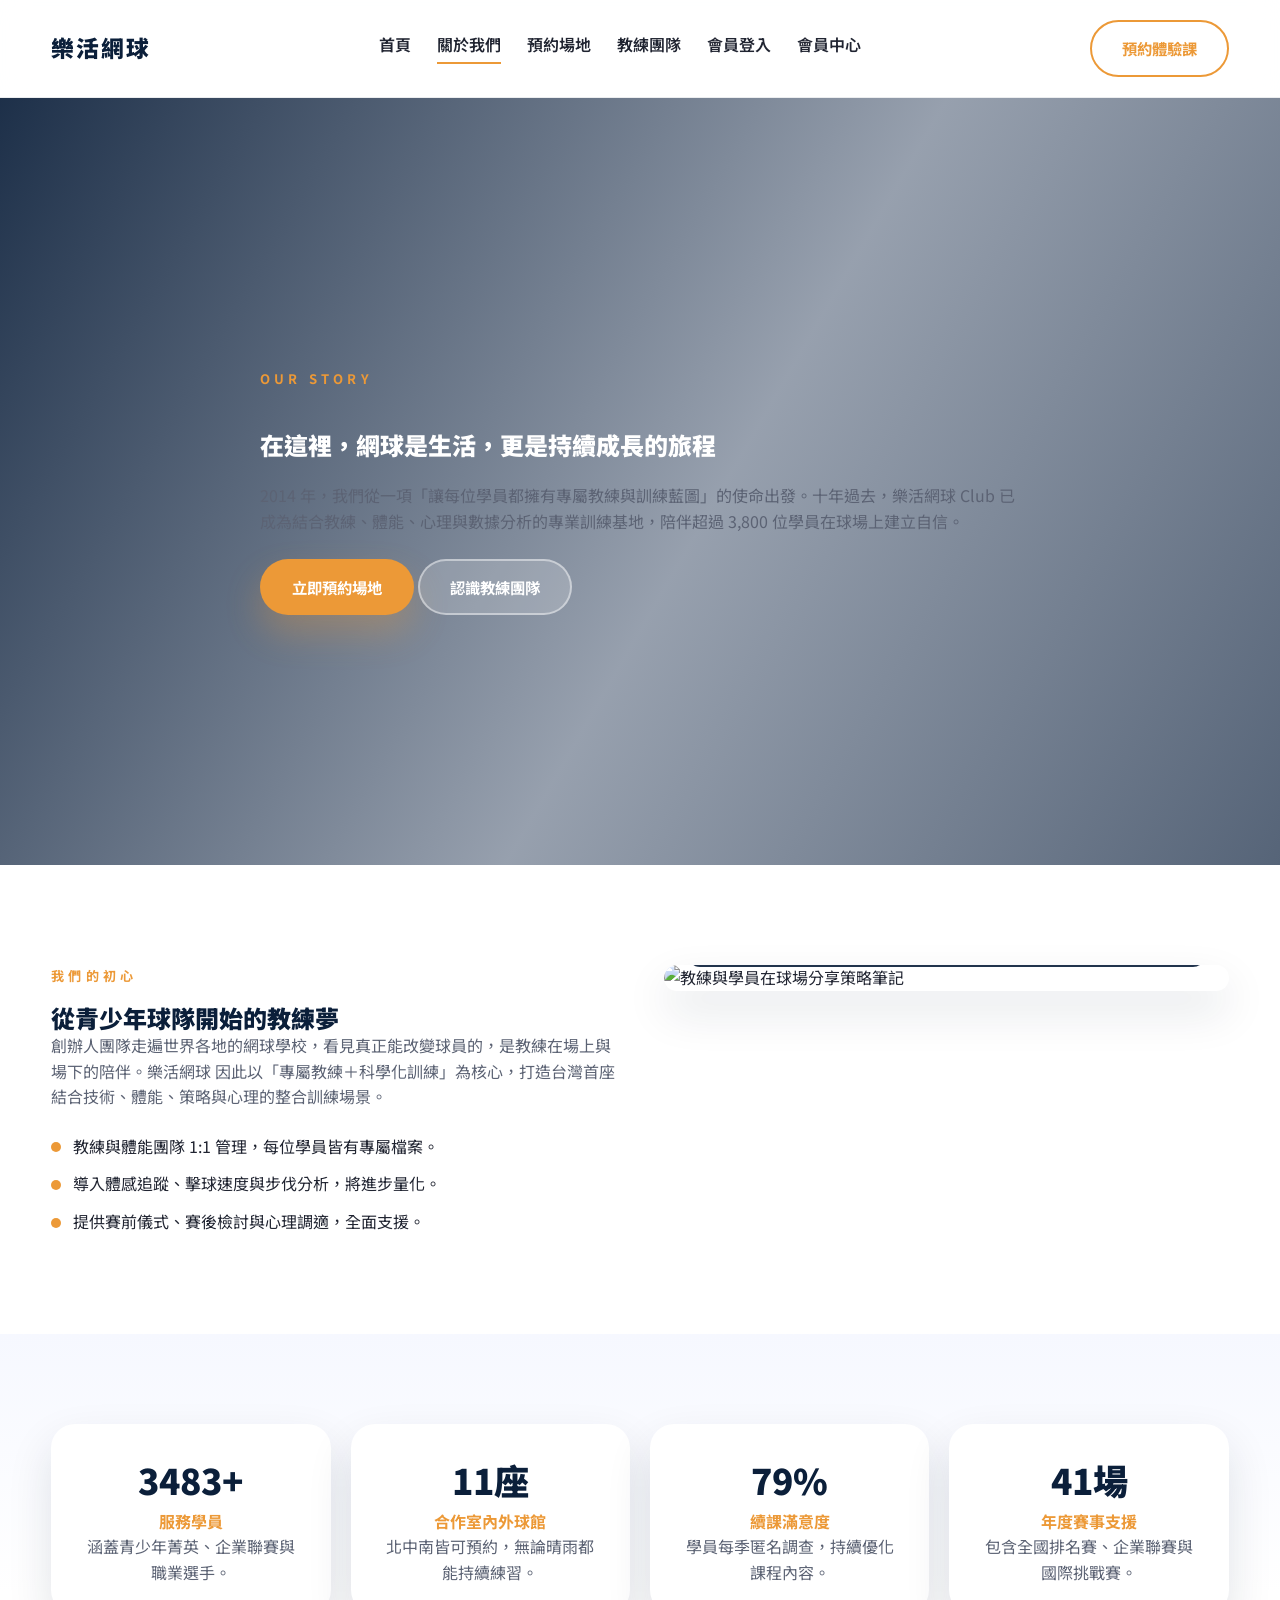
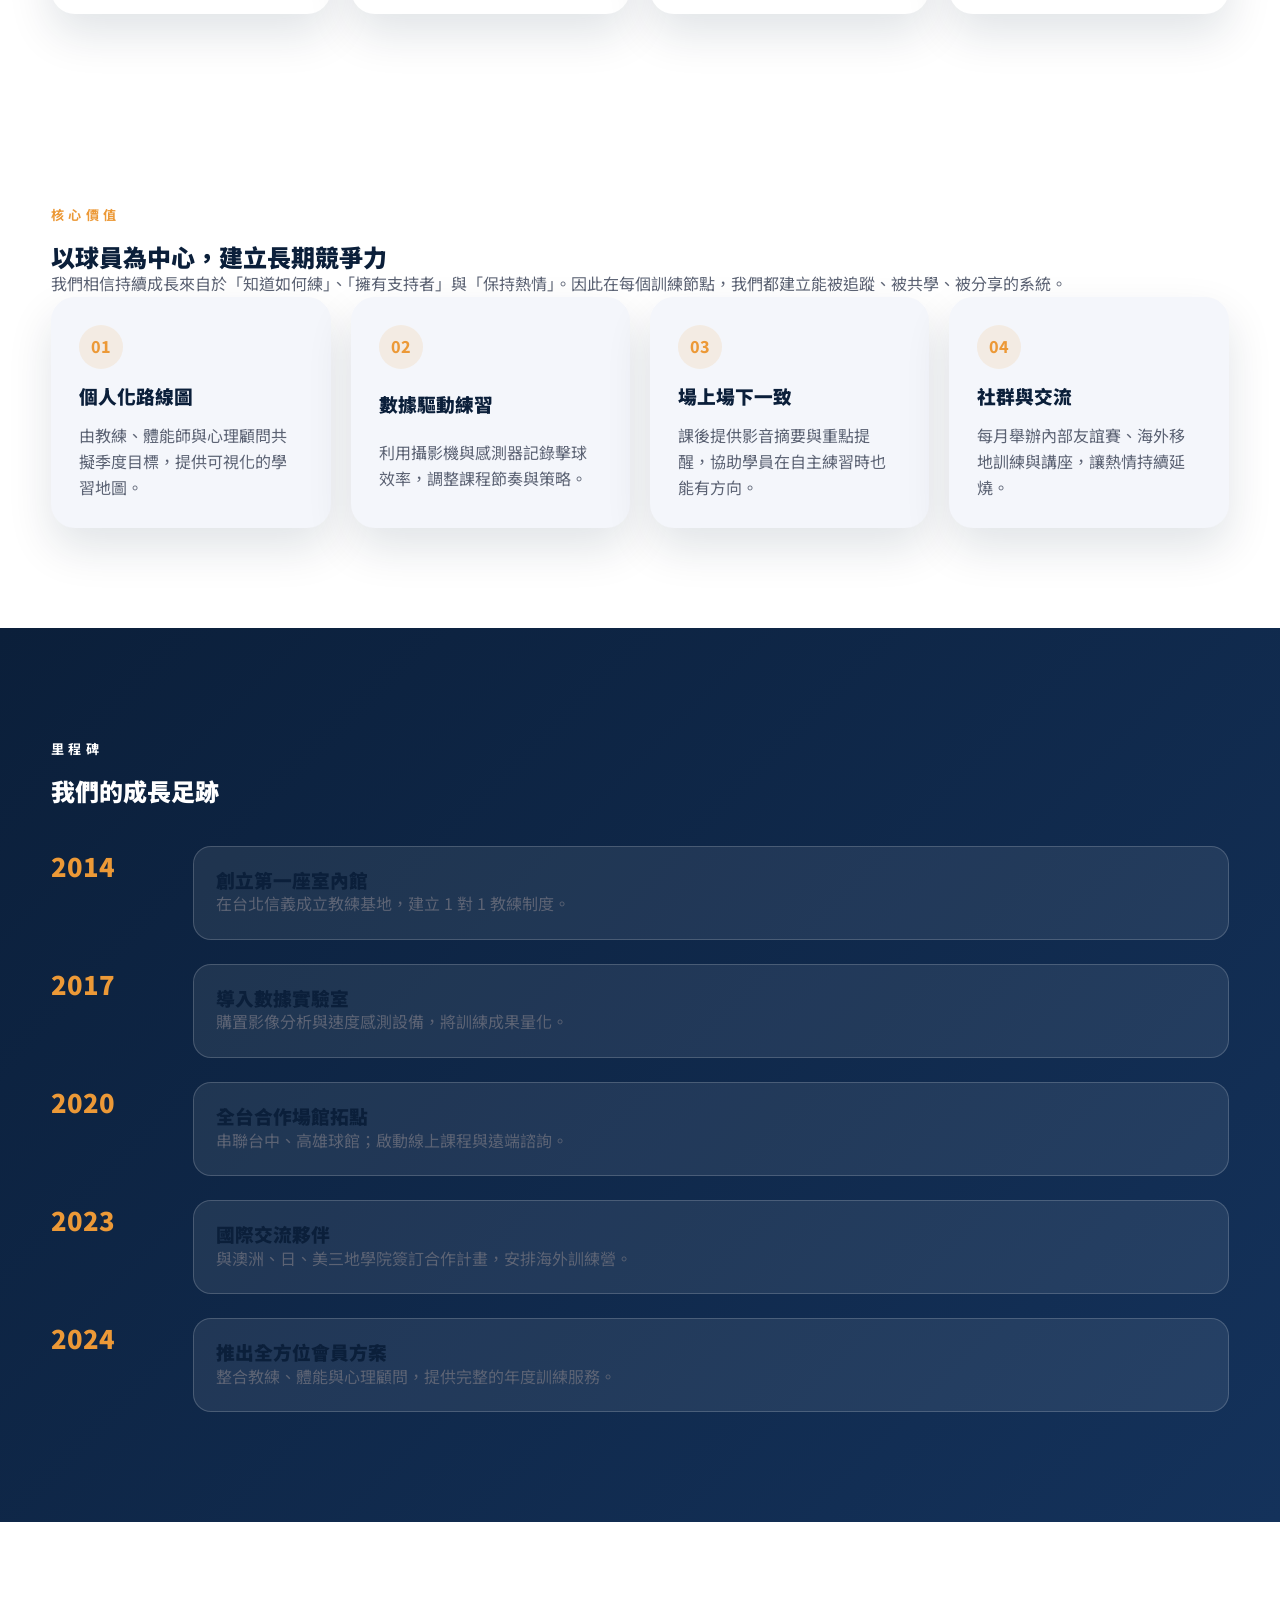
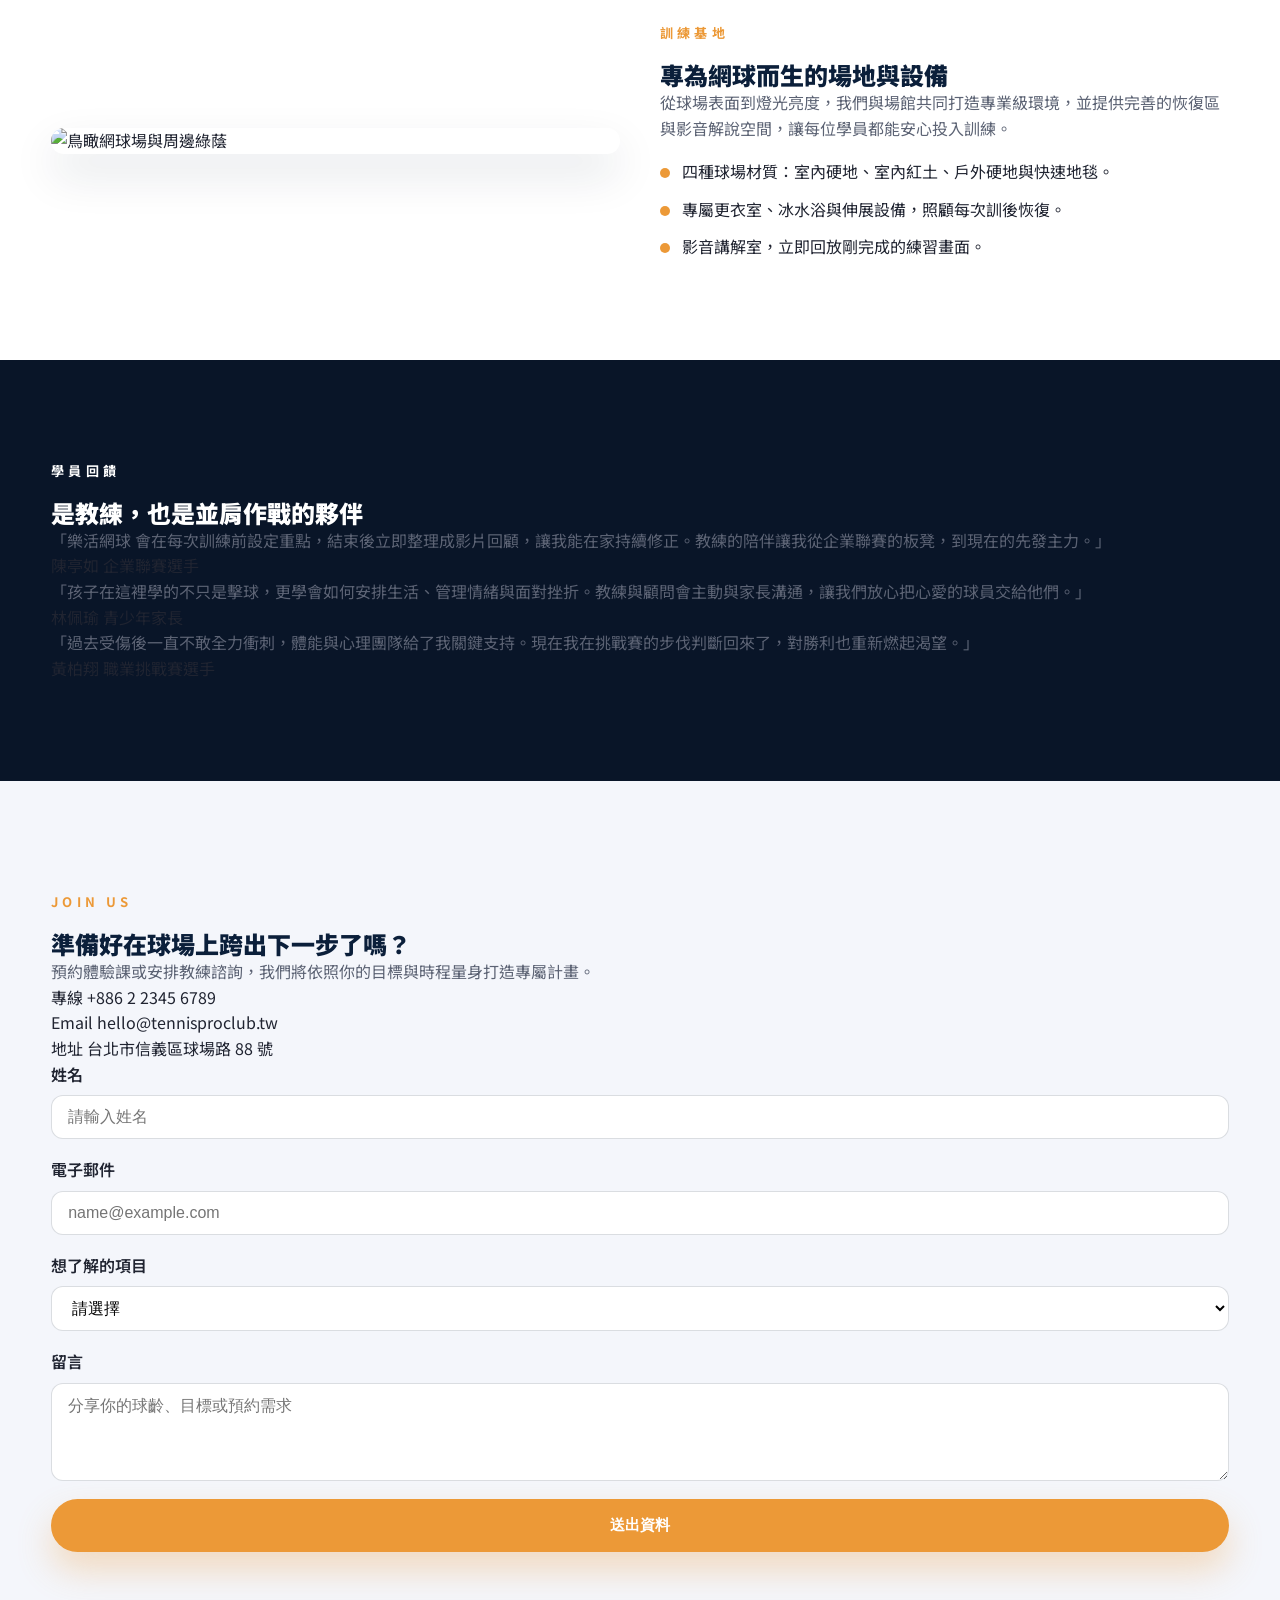
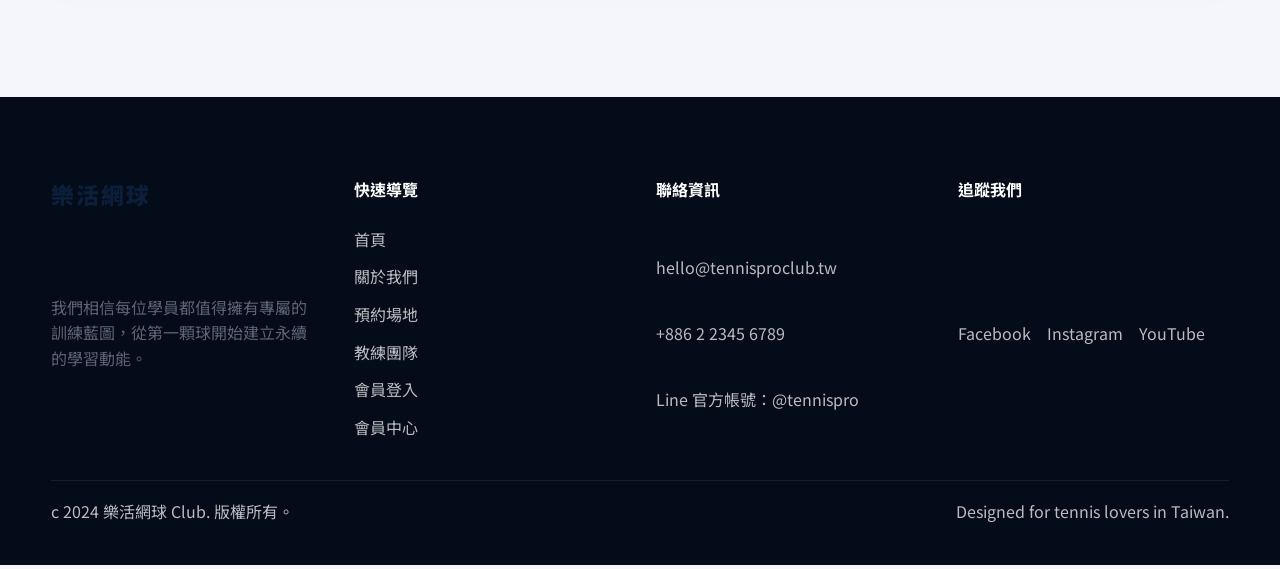
==== commit 7c89716e: "Replace TennisPro branding with 樂活網球" ====
--- a/about.html
+++ b/about.html
@@ -3,8 +3,8 @@
 <head>
   <meta charset="utf-8">
   <meta name="viewport" content="width=device-width, initial-scale=1">
-  <title>關於我們 | TennisPro Club</title>
-  <meta name="description" content="了解 TennisPro Club 的創立故事、訓練理念與專業團隊，探索我們如何陪伴每位學員在球場上持續前進。">
+  <title>關於我們 | 樂活網球 Club</title>
+  <meta name="description" content="了解 樂活網球 Club 的創立故事、訓練理念與專業團隊，探索我們如何陪伴每位學員在球場上持續前進。">
   <link rel="preconnect" href="https://fonts.googleapis.com">
   <link rel="preconnect" href="https://fonts.gstatic.com" crossorigin>
   <link href="https://fonts.googleapis.com/css2?family=Noto+Sans+TC:wght@400;500;700;900&display=swap" rel="stylesheet">
@@ -15,7 +15,7 @@
 <body>
   <header class="site-header" id="top">
     <div class="container header-bar">
-      <a class="logo" href="index.html" aria-label="TennisPro 首頁">TennisPro</a>
+      <a class="logo" href="index.html" aria-label="樂活網球 首頁">樂活網球</a>
       <button class="nav-toggle" type="button" aria-expanded="false" aria-controls="main-nav">
         <span class="nav-toggle__bar"></span>
         <span class="nav-toggle__bar"></span>
@@ -40,7 +40,7 @@
       <div class="container about-hero__content">
         <p class="eyebrow">Our Story</p>
         <h1>在這裡，網球是生活，更是持續成長的旅程</h1>
-        <p>2014 年，我們從一項「讓每位學員都擁有專屬教練與訓練藍圖」的使命出發。十年過去，TennisPro Club 已成為結合教練、體能、心理與數據分析的專業訓練基地，陪伴超過 3,800 位學員在球場上建立自信。</p>
+        <p>2014 年，我們從一項「讓每位學員都擁有專屬教練與訓練藍圖」的使命出發。十年過去，樂活網球 Club 已成為結合教練、體能、心理與數據分析的專業訓練基地，陪伴超過 3,800 位學員在球場上建立自信。</p>
         <div class="hero-actions">
           <a class="btn btn-primary" href="booking.html">立即預約場地</a>
           <a class="btn btn-ghost" href="team.html">認識教練團隊</a>
@@ -53,7 +53,7 @@
         <div class="story-text">
           <p class="eyebrow">我們的初心</p>
           <h2>從青少年球隊開始的教練夢</h2>
-          <p>創辦人團隊走遍世界各地的網球學校，看見真正能改變球員的，是教練在場上與場下的陪伴。TennisPro 因此以「專屬教練＋科學化訓練」為核心，打造台灣首座結合技術、體能、策略與心理的整合訓練場景。</p>
+          <p>創辦人團隊走遍世界各地的網球學校，看見真正能改變球員的，是教練在場上與場下的陪伴。樂活網球 因此以「專屬教練＋科學化訓練」為核心，打造台灣首座結合技術、體能、策略與心理的整合訓練場景。</p>
           <ul class="story-list">
             <li>教練與體能團隊 1:1 管理，每位學員皆有專屬檔案。</li>
             <li>導入體感追蹤、擊球速度與步伐分析，將進步量化。</li>
@@ -199,7 +199,7 @@
         </div>
         <div class="testimonial-grid">
           <article class="testimonial-card is-active">
-            <p>「TennisPro 會在每次訓練前設定重點，結束後立即整理成影片回顧，讓我能在家持續修正。教練的陪伴讓我從企業聯賽的板凳，到現在的先發主力。」</p>
+            <p>「樂活網球 會在每次訓練前設定重點，結束後立即整理成影片回顧，讓我能在家持續修正。教練的陪伴讓我從企業聯賽的板凳，到現在的先發主力。」</p>
             <div class="testimonial-meta">
               <span class="name">陳亭如</span>
               <span class="role">企業聯賽選手</span>
@@ -277,7 +277,7 @@
   <footer class="site-footer">
     <div class="container footer-grid">
       <div class="footer-block">
-        <a class="logo" href="index.html">TennisPro</a>
+        <a class="logo" href="index.html">樂活網球</a>
         <p>我們相信每位學員都值得擁有專屬的訓練藍圖，從第一顆球開始建立永續的學習動能。</p>
       </div>
       <div class="footer-block">
@@ -305,7 +305,7 @@
       </div>
     </div>
     <div class="container footer-bottom">
-      <span>c 2024 TennisPro Club. 版權所有。</span>
+      <span>c 2024 樂活網球 Club. 版權所有。</span>
       <span>Designed for tennis lovers in Taiwan.</span>
     </div>
   </footer>
